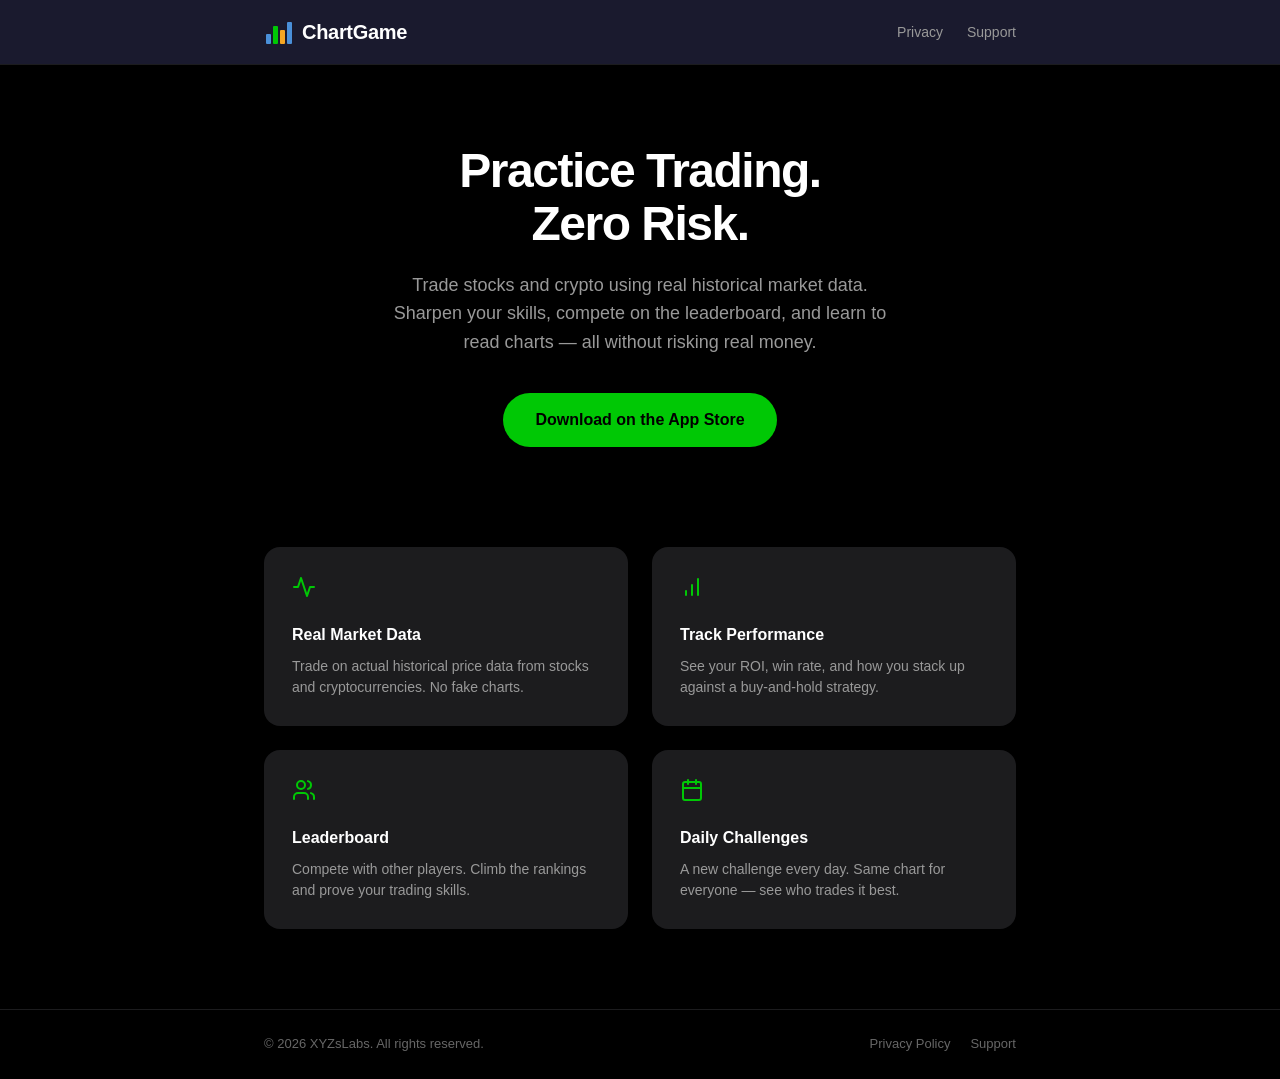
==== index.html @ 576191d2 "feat: add app website with landing page, privacy policy, and support page" ====
<!DOCTYPE html>
<html lang="en">
<head>
    <meta charset="UTF-8">
    <meta name="viewport" content="width=device-width, initial-scale=1.0">
    <title>ChartGame - Practice Trading with Real Market Data</title>
    <link rel="stylesheet" href="style.css">
</head>
<body>
    <header>
        <div class="container">
            <div class="logo">
                <svg width="28" height="28" viewBox="0 0 28 28" fill="none">
                    <rect x="2" y="16" width="5" height="10" rx="1" fill="#4A90D9"/>
                    <rect x="9" y="8" width="5" height="18" rx="1" fill="#00C805"/>
                    <rect x="16" y="12" width="5" height="14" rx="1" fill="#F5A623"/>
                    <rect x="23" y="4" width="5" height="22" rx="1" fill="#4A90D9"/>
                </svg>
                <span>ChartGame</span>
            </div>
            <nav>
                <a href="privacy.html">Privacy</a>
                <a href="support.html">Support</a>
            </nav>
        </div>
    </header>

    <main>
        <section class="hero">
            <div class="container">
                <h1>Practice Trading.<br>Zero Risk.</h1>
                <p class="subtitle">Trade stocks and crypto using real historical market data. Sharpen your skills, compete on the leaderboard, and learn to read charts — all without risking real money.</p>
                <a href="#" class="download-btn">Download on the App Store</a>
            </div>
        </section>

        <section class="features">
            <div class="container">
                <div class="feature-grid">
                    <div class="feature">
                        <div class="feature-icon">
                            <svg width="24" height="24" viewBox="0 0 24 24" fill="none" stroke="#00C805" stroke-width="2" stroke-linecap="round" stroke-linejoin="round">
                                <polyline points="22 12 18 12 15 21 9 3 6 12 2 12"></polyline>
                            </svg>
                        </div>
                        <h3>Real Market Data</h3>
                        <p>Trade on actual historical price data from stocks and cryptocurrencies. No fake charts.</p>
                    </div>
                    <div class="feature">
                        <div class="feature-icon">
                            <svg width="24" height="24" viewBox="0 0 24 24" fill="none" stroke="#00C805" stroke-width="2" stroke-linecap="round" stroke-linejoin="round">
                                <path d="M12 20V10"></path>
                                <path d="M18 20V4"></path>
                                <path d="M6 20v-4"></path>
                            </svg>
                        </div>
                        <h3>Track Performance</h3>
                        <p>See your ROI, win rate, and how you stack up against a buy-and-hold strategy.</p>
                    </div>
                    <div class="feature">
                        <div class="feature-icon">
                            <svg width="24" height="24" viewBox="0 0 24 24" fill="none" stroke="#00C805" stroke-width="2" stroke-linecap="round" stroke-linejoin="round">
                                <path d="M16 21v-2a4 4 0 0 0-4-4H6a4 4 0 0 0-4 4v2"></path>
                                <circle cx="9" cy="7" r="4"></circle>
                                <path d="M22 21v-2a4 4 0 0 0-3-3.87"></path>
                                <path d="M16 3.13a4 4 0 0 1 0 7.75"></path>
                            </svg>
                        </div>
                        <h3>Leaderboard</h3>
                        <p>Compete with other players. Climb the rankings and prove your trading skills.</p>
                    </div>
                    <div class="feature">
                        <div class="feature-icon">
                            <svg width="24" height="24" viewBox="0 0 24 24" fill="none" stroke="#00C805" stroke-width="2" stroke-linecap="round" stroke-linejoin="round">
                                <rect x="3" y="4" width="18" height="18" rx="2" ry="2"></rect>
                                <line x1="16" y1="2" x2="16" y2="6"></line>
                                <line x1="8" y1="2" x2="8" y2="6"></line>
                                <line x1="3" y1="10" x2="21" y2="10"></line>
                            </svg>
                        </div>
                        <h3>Daily Challenges</h3>
                        <p>A new challenge every day. Same chart for everyone — see who trades it best.</p>
                    </div>
                </div>
            </div>
        </section>
    </main>

    <footer>
        <div class="container">
            <p>&copy; 2026 XYZsLabs. All rights reserved.</p>
            <div class="footer-links">
                <a href="privacy.html">Privacy Policy</a>
                <a href="support.html">Support</a>
            </div>
        </div>
    </footer>
</body>
</html>
---- style.css ----
* {
    margin: 0;
    padding: 0;
    box-sizing: border-box;
}

body {
    font-family: -apple-system, BlinkMacSystemFont, 'Segoe UI', Roboto, sans-serif;
    background: #000;
    color: #fff;
    line-height: 1.6;
    min-height: 100vh;
    display: flex;
    flex-direction: column;
}

.container {
    max-width: 800px;
    margin: 0 auto;
    padding: 0 24px;
}

/* Header */
header {
    background: #1a1a2e;
    border-bottom: 1px solid #1C1C1E;
    padding: 16px 0;
    position: sticky;
    top: 0;
    z-index: 10;
}

header .container {
    display: flex;
    justify-content: space-between;
    align-items: center;
}

.logo {
    display: flex;
    align-items: center;
    gap: 10px;
    font-size: 20px;
    font-weight: 600;
    letter-spacing: -0.3px;
}

nav {
    display: flex;
    gap: 24px;
}

nav a {
    color: #999;
    text-decoration: none;
    font-size: 14px;
    transition: color 0.2s;
}

nav a:hover {
    color: #fff;
}

/* Hero */
.hero {
    padding: 80px 0 60px;
    text-align: center;
}

.hero h1 {
    font-size: 48px;
    font-weight: 700;
    line-height: 1.1;
    letter-spacing: -1.5px;
    margin-bottom: 20px;
}

.subtitle {
    font-size: 18px;
    color: #999;
    max-width: 520px;
    margin: 0 auto 36px;
    line-height: 1.6;
}

.download-btn {
    display: inline-block;
    background: #00C805;
    color: #000;
    padding: 14px 32px;
    border-radius: 100px;
    text-decoration: none;
    font-weight: 600;
    font-size: 16px;
    transition: opacity 0.2s;
}

.download-btn:hover {
    opacity: 0.9;
}

/* Features */
.features {
    padding: 40px 0 80px;
}

.feature-grid {
    display: grid;
    grid-template-columns: 1fr 1fr;
    gap: 24px;
}

.feature {
    background: #1C1C1E;
    border-radius: 16px;
    padding: 28px;
}

.feature-icon {
    margin-bottom: 16px;
}

.feature h3 {
    font-size: 16px;
    font-weight: 600;
    margin-bottom: 8px;
}

.feature p {
    font-size: 14px;
    color: #999;
    line-height: 1.5;
}

/* Page Content (Privacy, Support) */
.page-content {
    padding: 60px 0 80px;
}

.page-content h1 {
    font-size: 36px;
    font-weight: 700;
    letter-spacing: -1px;
    margin-bottom: 8px;
}

.last-updated {
    color: #666;
    font-size: 14px;
    margin-bottom: 40px;
}

.page-content h2 {
    font-size: 20px;
    font-weight: 600;
    margin-top: 36px;
    margin-bottom: 12px;
}

.page-content h3 {
    font-size: 16px;
    font-weight: 600;
    margin-top: 20px;
    margin-bottom: 8px;
}

.page-content p {
    color: #ccc;
    font-size: 15px;
    margin-bottom: 12px;
}

.page-content ul {
    color: #ccc;
    font-size: 15px;
    padding-left: 24px;
    margin-bottom: 12px;
}

.page-content li {
    margin-bottom: 6px;
}

.page-content a {
    color: #00C805;
    text-decoration: none;
}

.page-content a:hover {
    text-decoration: underline;
}

/* Support Card */
.support-card {
    background: #1C1C1E;
    border-radius: 16px;
    padding: 36px;
    text-align: center;
    margin-bottom: 48px;
}

.support-card h2 {
    margin-top: 0;
}

.support-card p {
    max-width: 440px;
    margin: 0 auto 24px;
}

/* FAQ */
.faq h2 {
    margin-bottom: 20px;
}

.faq-item {
    border-bottom: 1px solid #1C1C1E;
    padding: 20px 0;
}

.faq-item:last-child {
    border-bottom: none;
}

.faq-item h3 {
    color: #fff;
    margin-top: 0;
    margin-bottom: 8px;
}

.faq-item p {
    margin-bottom: 0;
}

/* Footer */
footer {
    margin-top: auto;
    border-top: 1px solid #1C1C1E;
    padding: 24px 0;
}

footer .container {
    display: flex;
    justify-content: space-between;
    align-items: center;
}

footer p {
    color: #666;
    font-size: 13px;
}

.footer-links {
    display: flex;
    gap: 20px;
}

.footer-links a {
    color: #666;
    text-decoration: none;
    font-size: 13px;
    transition: color 0.2s;
}

.footer-links a:hover {
    color: #999;
}

/* Responsive */
@media (max-width: 600px) {
    .hero h1 {
        font-size: 32px;
    }

    .subtitle {
        font-size: 16px;
    }

    .feature-grid {
        grid-template-columns: 1fr;
    }

    footer .container {
        flex-direction: column;
        gap: 12px;
        text-align: center;
    }
}
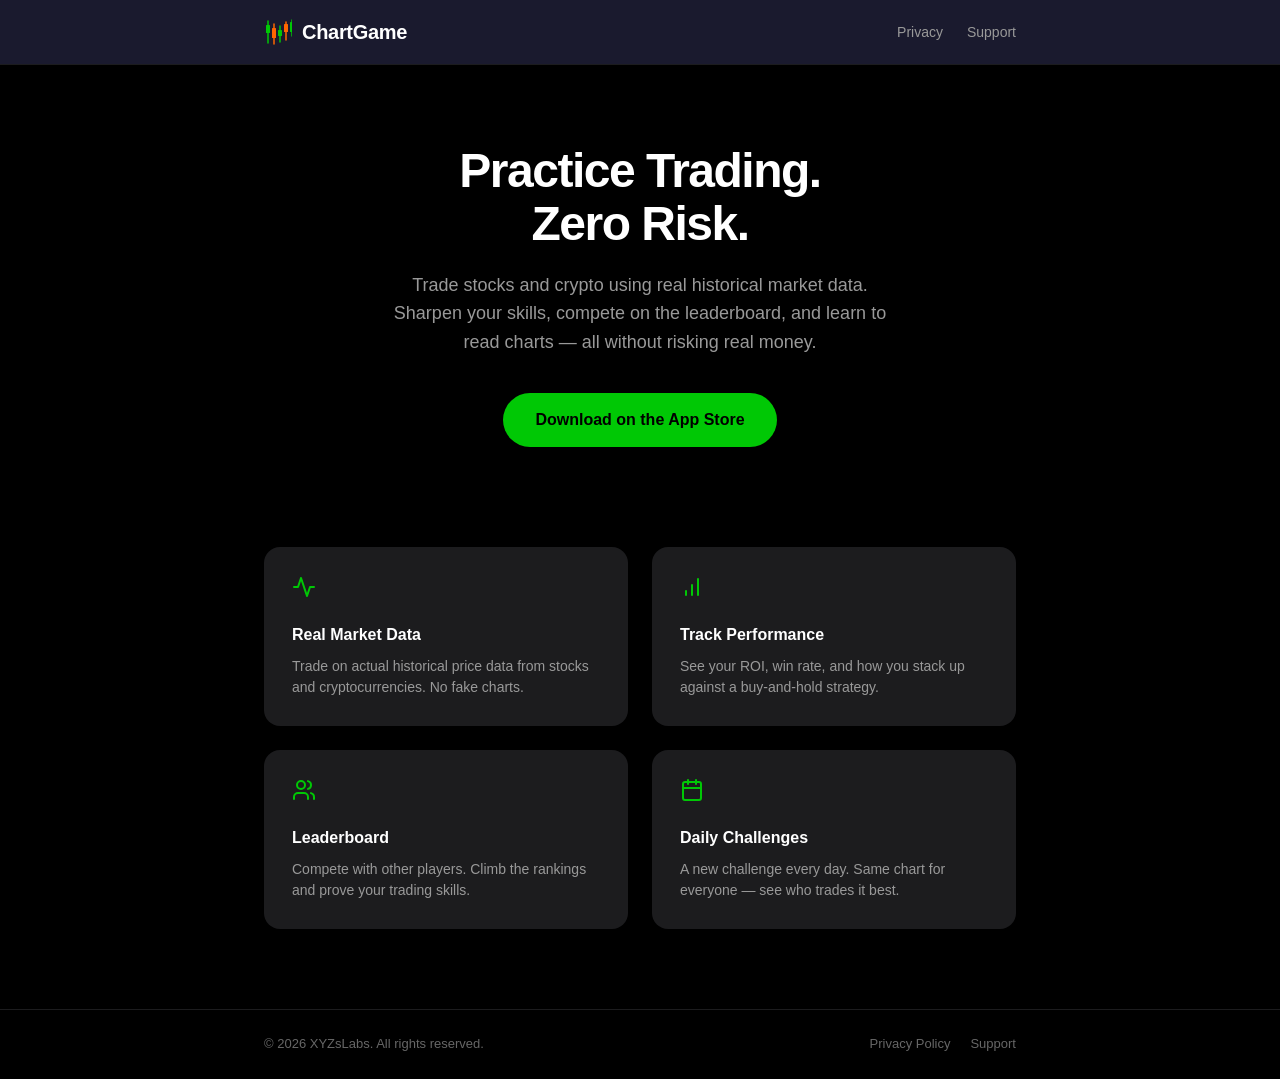
==== commit 4929d169: "fix: use candlestick logo matching app icon, fix support button text visibility" ====
--- a/index.html
+++ b/index.html
@@ -11,10 +11,16 @@
         <div class="container">
             <div class="logo">
                 <svg width="28" height="28" viewBox="0 0 28 28" fill="none">
-                    <rect x="2" y="16" width="5" height="10" rx="1" fill="#4A90D9"/>
-                    <rect x="9" y="8" width="5" height="18" rx="1" fill="#00C805"/>
-                    <rect x="16" y="12" width="5" height="14" rx="1" fill="#F5A623"/>
-                    <rect x="23" y="4" width="5" height="22" rx="1" fill="#4A90D9"/>
+                    <line x1="4" y1="3" x2="4" y2="25" stroke="#00C805" stroke-width="1.5" stroke-linecap="round"/>
+                    <rect x="2" y="7" width="4" height="8" rx="0.5" fill="#00C805"/>
+                    <line x1="10" y1="6" x2="10" y2="26" stroke="#FF6600" stroke-width="1.5" stroke-linecap="round"/>
+                    <rect x="8" y="10" width="4" height="10" rx="0.5" fill="#FF6600"/>
+                    <line x1="16" y1="8" x2="16" y2="24" stroke="#00C805" stroke-width="1.5" stroke-linecap="round"/>
+                    <rect x="14" y="12" width="4" height="6" rx="0.5" fill="#00C805"/>
+                    <line x1="22" y1="4" x2="22" y2="22" stroke="#FF6600" stroke-width="1.5" stroke-linecap="round"/>
+                    <rect x="20" y="6" width="4" height="8" rx="0.5" fill="#FF6600"/>
+                    <line x1="28" y1="2" x2="28" y2="18" stroke="#00C805" stroke-width="1.5" stroke-linecap="round"/>
+                    <rect x="26" y="4" width="4" height="10" rx="0.5" fill="#00C805"/>
                 </svg>
                 <span>ChartGame</span>
             </div>
--- a/style.css
+++ b/style.css
@@ -190,6 +190,14 @@
     text-decoration: underline;
 }
 
+.page-content a.download-btn {
+    color: #000;
+}
+
+.page-content a.download-btn:hover {
+    text-decoration: none;
+}
+
 /* Support Card */
 .support-card {
     background: #1C1C1E;
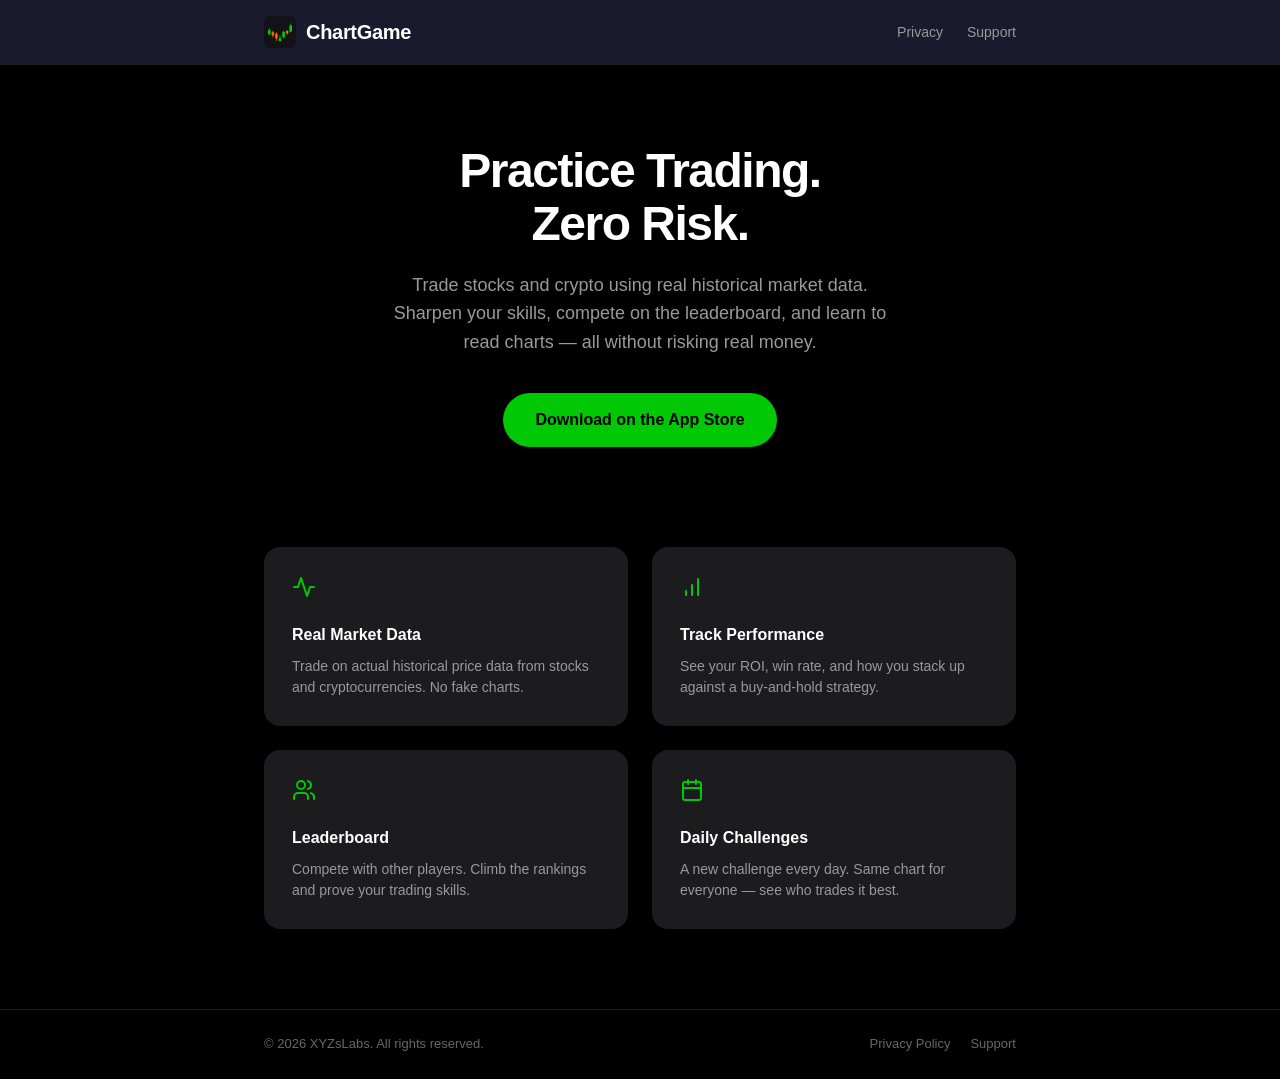
==== commit d847f626: "fix: use actual app icon for logo, fix support button text color" ====
--- a/index.html
+++ b/index.html
@@ -10,18 +10,7 @@
     <header>
         <div class="container">
             <div class="logo">
-                <svg width="28" height="28" viewBox="0 0 28 28" fill="none">
-                    <line x1="4" y1="3" x2="4" y2="25" stroke="#00C805" stroke-width="1.5" stroke-linecap="round"/>
-                    <rect x="2" y="7" width="4" height="8" rx="0.5" fill="#00C805"/>
-                    <line x1="10" y1="6" x2="10" y2="26" stroke="#FF6600" stroke-width="1.5" stroke-linecap="round"/>
-                    <rect x="8" y="10" width="4" height="10" rx="0.5" fill="#FF6600"/>
-                    <line x1="16" y1="8" x2="16" y2="24" stroke="#00C805" stroke-width="1.5" stroke-linecap="round"/>
-                    <rect x="14" y="12" width="4" height="6" rx="0.5" fill="#00C805"/>
-                    <line x1="22" y1="4" x2="22" y2="22" stroke="#FF6600" stroke-width="1.5" stroke-linecap="round"/>
-                    <rect x="20" y="6" width="4" height="8" rx="0.5" fill="#FF6600"/>
-                    <line x1="28" y1="2" x2="28" y2="18" stroke="#00C805" stroke-width="1.5" stroke-linecap="round"/>
-                    <rect x="26" y="4" width="4" height="10" rx="0.5" fill="#00C805"/>
-                </svg>
+                <img src="appicon.png" alt="ChartGame" width="32" height="32" style="border-radius:6px;">
                 <span>ChartGame</span>
             </div>
             <nav>
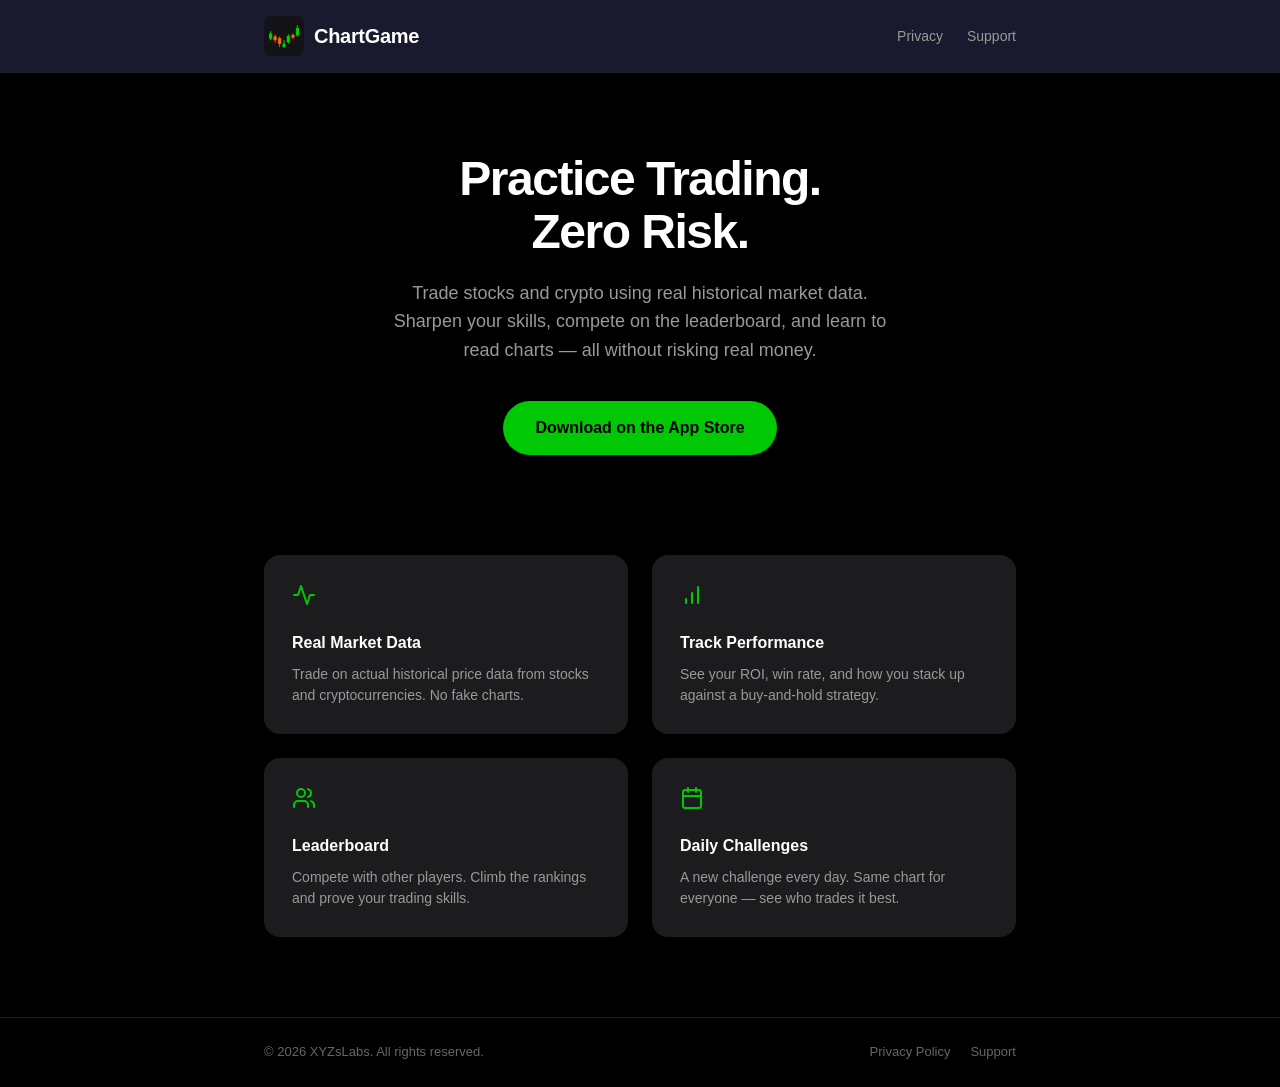
==== commit ba59eebd: "style: increase logo size from 32px to 40px" ====
--- a/index.html
+++ b/index.html
@@ -10,7 +10,7 @@
     <header>
         <div class="container">
             <div class="logo">
-                <img src="appicon.png" alt="ChartGame" width="32" height="32" style="border-radius:6px;">
+                <img src="appicon.png" alt="ChartGame" width="40" height="40" style="border-radius:8px;">
                 <span>ChartGame</span>
             </div>
             <nav>
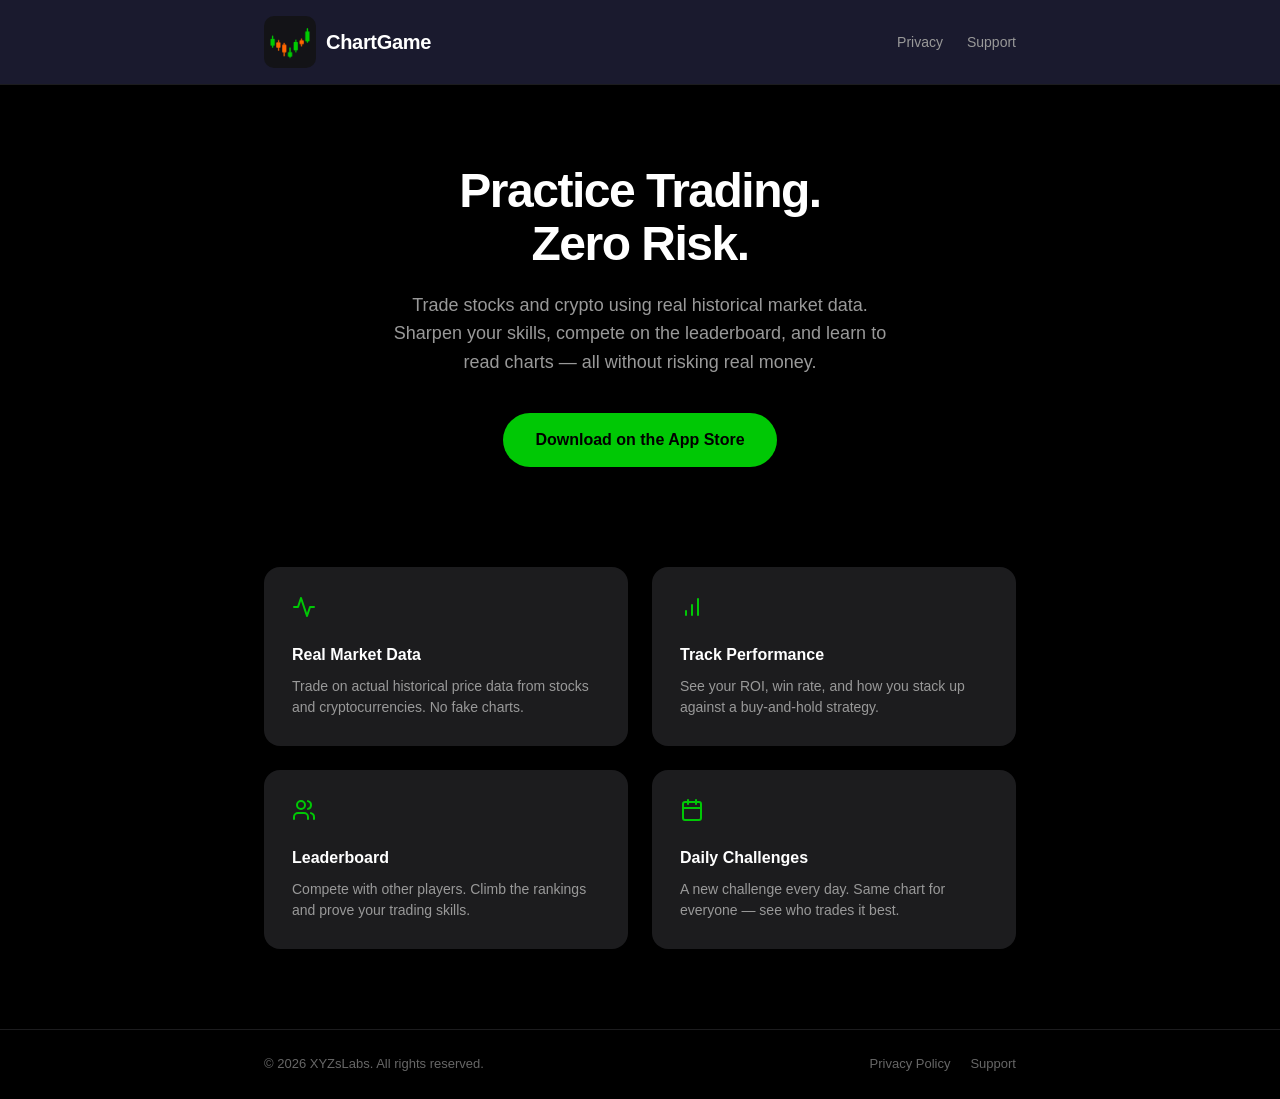
==== commit 510b6043: "fix: improve privacy policy precision and FAQ consistency" ====
--- a/index.html
+++ b/index.html
@@ -10,7 +10,7 @@
     <header>
         <div class="container">
             <div class="logo">
-                <img src="appicon.png" alt="ChartGame" width="40" height="40" style="border-radius:8px;">
+                <img src="appicon.png" alt="ChartGame" width="52" height="52" style="border-radius:10px;">
                 <span>ChartGame</span>
             </div>
             <nav>
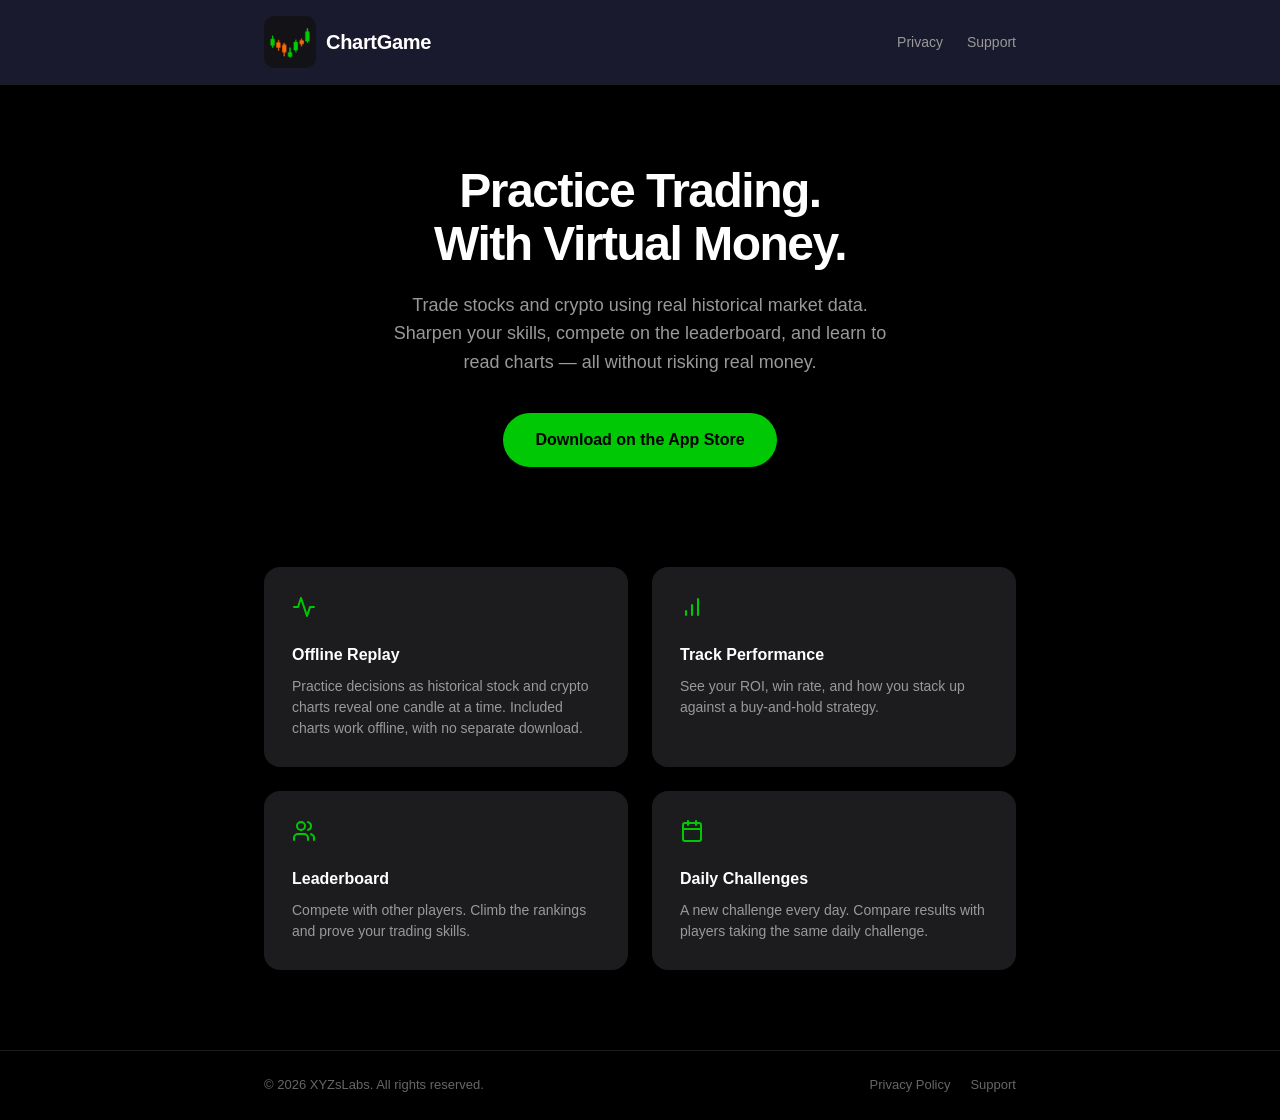
==== commit 6120f4aa: "Clarify offline replay and virtual-money practice" ====
--- a/index.html
+++ b/index.html
@@ -3,7 +3,8 @@
 <head>
     <meta charset="UTF-8">
     <meta name="viewport" content="width=device-width, initial-scale=1.0">
-    <title>ChartGame - Practice Trading with Real Market Data</title>
+    <title>ChartGame - Practice Trading with Virtual Money</title>
+    <meta name="description" content="Practice on historical stock and crypto charts with virtual money. Included replays work offline; compare your results with buy-and-hold and take the daily challenge.">
     <link rel="stylesheet" href="style.css">
 </head>
 <body>
@@ -23,9 +24,9 @@
     <main>
         <section class="hero">
             <div class="container">
-                <h1>Practice Trading.<br>Zero Risk.</h1>
+                <h1>Practice Trading.<br>With Virtual Money.</h1>
                 <p class="subtitle">Trade stocks and crypto using real historical market data. Sharpen your skills, compete on the leaderboard, and learn to read charts — all without risking real money.</p>
-                <a href="#" class="download-btn">Download on the App Store</a>
+                <a href="https://apps.apple.com/us/app/chartgame-trading-simulator/id6761395602" class="download-btn">Download on the App Store</a>
             </div>
         </section>
 
@@ -38,8 +39,8 @@
                                 <polyline points="22 12 18 12 15 21 9 3 6 12 2 12"></polyline>
                             </svg>
                         </div>
-                        <h3>Real Market Data</h3>
-                        <p>Trade on actual historical price data from stocks and cryptocurrencies. No fake charts.</p>
+                        <h3>Offline Replay</h3>
+                        <p>Practice decisions as historical stock and crypto charts reveal one candle at a time. Included charts work offline, with no separate download.</p>
                     </div>
                     <div class="feature">
                         <div class="feature-icon">
@@ -74,7 +75,7 @@
                             </svg>
                         </div>
                         <h3>Daily Challenges</h3>
-                        <p>A new challenge every day. Same chart for everyone — see who trades it best.</p>
+                        <p>A new challenge every day. Compare results with players taking the same daily challenge.</p>
                     </div>
                 </div>
             </div>
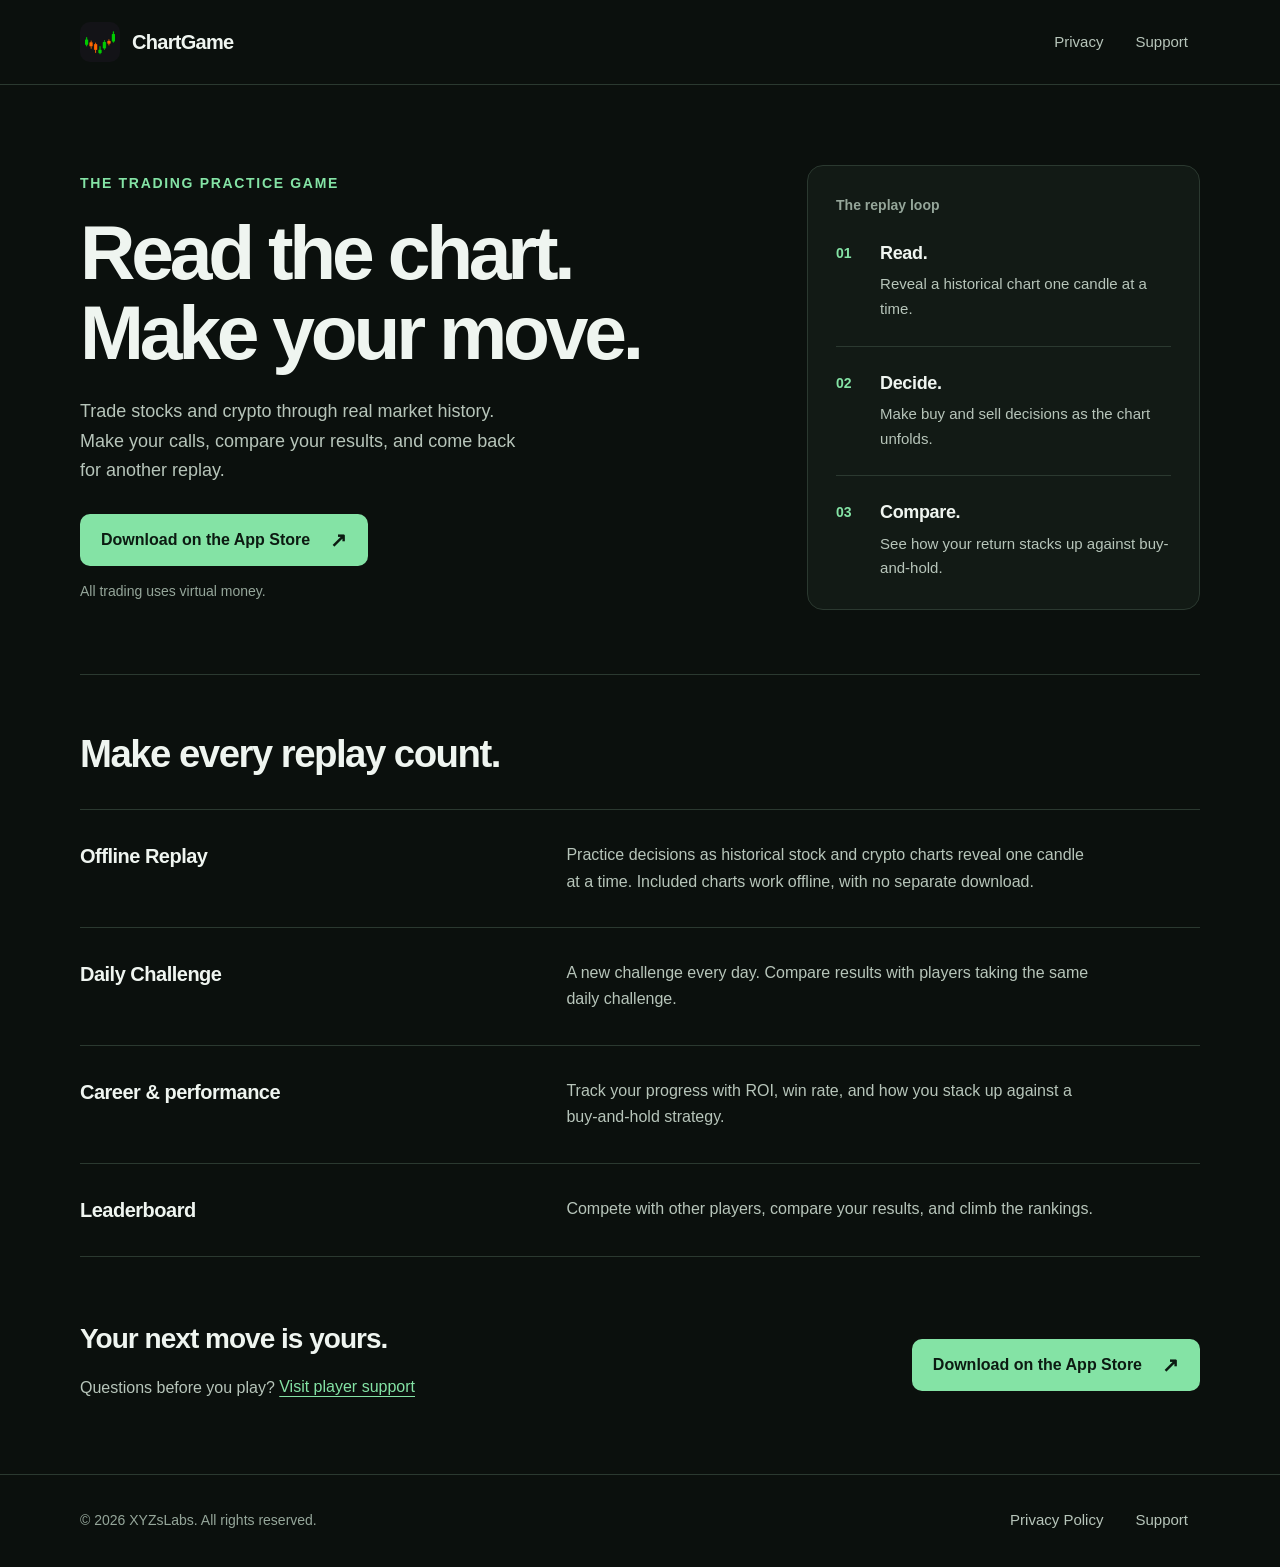
==== commit a9223b56: "Modernize ChartGame home with game-focused layout" ====
--- a/index.html
+++ b/index.html
@@ -3,92 +3,211 @@
 <head>
     <meta charset="UTF-8">
     <meta name="viewport" content="width=device-width, initial-scale=1.0">
-    <title>ChartGame - Practice Trading with Virtual Money</title>
+    <meta name="color-scheme" content="dark">
     <meta name="description" content="Practice on historical stock and crypto charts with virtual money. Included replays work offline; compare your results with buy-and-hold and take the daily challenge.">
-    <link rel="stylesheet" href="style.css">
+    <title>ChartGame — Practice Trading with Virtual Money</title>
+    <style>
+        .chartgame-page {
+            --background: #0b100d;
+            --surface: #121a15;
+            --surface-hover: #19241d;
+            --line: #2b3930;
+            --text: #eff5f0;
+            --muted: #b7c5ba;
+            --soft: #95a69a;
+            --accent: #84e3a5;
+            --accent-hover: #a3edbb;
+            --ink: #0c1b12;
+            margin: 0;
+            background: var(--background);
+            color: var(--text);
+            font-family: -apple-system, BlinkMacSystemFont, "Segoe UI", sans-serif;
+            font-size: 1rem;
+            line-height: 1.65;
+            -webkit-text-size-adjust: 100%;
+            overflow-wrap: anywhere;
+        }
+        .chartgame-page, .chartgame-page * { box-sizing: border-box; }
+        .chartgame-page a { color: var(--accent); text-underline-offset: 0.22em; }
+        .chartgame-page a:hover { color: var(--accent-hover); }
+        .chartgame-page :is(a):focus-visible {
+            outline: 3px solid var(--accent);
+            outline-offset: 5px;
+            border-radius: 4px;
+        }
+        .chartgame-page .shell { width: min(1120px, calc(100% - 96px)); margin-inline: auto; }
+        .chartgame-page .visually-hidden {
+            position: absolute;
+            width: 1px;
+            height: 1px;
+            padding: 0;
+            margin: -1px;
+            overflow: hidden;
+            clip-path: inset(50%);
+            white-space: nowrap;
+            border: 0;
+        }
+        .chartgame-page .skip-link {
+            position: absolute;
+            z-index: 5;
+            top: 12px;
+            left: 24px;
+            padding: 12px 18px;
+            background: var(--accent);
+            color: var(--ink);
+            font-weight: 650;
+            transform: translateY(-180%);
+        }
+        .chartgame-page .skip-link:focus { transform: none; }
+        .chartgame-page .site-header { border-bottom: 1px solid var(--line); }
+        .chartgame-page .header-inner {
+            display: flex;
+            align-items: center;
+            justify-content: space-between;
+            flex-wrap: wrap;
+            gap: 12px 24px;
+            padding-block: 20px;
+        }
+        .chartgame-page .brand {
+            display: inline-flex;
+            align-items: center;
+            gap: 12px;
+            min-height: 44px;
+            color: var(--text);
+            font-size: 1.25rem;
+            font-weight: 700;
+            letter-spacing: -0.035em;
+            text-decoration: none;
+        }
+        .chartgame-page .brand img { display: block; border-radius: 10px; flex: 0 0 auto; }
+        .chartgame-page .header-links, .chartgame-page .footer-links { display: flex; flex-wrap: wrap; gap: 8px; }
+        .chartgame-page .header-links a, .chartgame-page .footer-links a {
+            display: inline-flex;
+            align-items: center;
+            min-height: 44px;
+            padding: 8px 12px;
+            color: var(--muted);
+            font-size: 0.9375rem;
+            text-decoration: none;
+        }
+        .chartgame-page .header-links a:hover, .chartgame-page .footer-links a:hover { color: var(--text); }
+
+        .chartgame-page .eyebrow { display: block; margin: 0 0 18px; color: var(--accent); font-size: .875rem; font-weight: 650; letter-spacing: .12em; text-transform: uppercase; }
+        .chartgame-page h1 { margin: 0; font-size: clamp(2.75rem, 6vw, 5rem); font-weight: 700; line-height: 1.04; letter-spacing: -.055em; }
+        .chartgame-page .button { display: inline-flex; align-items: center; justify-content: center; gap: 20px; min-height: 52px; max-width: 100%; padding: 12px 20px; border: 1px solid transparent; border-radius: 10px; background: var(--accent); color: var(--ink); font-size: 1rem; font-weight: 700; line-height: 1.5; text-decoration: none; }
+        .chartgame-page .button:hover { background: var(--accent-hover); color: var(--ink); }
+        .chartgame-page .button:active { background: #70ca90; }
+        .chartgame-page .external-arrow { font-size: 1.25rem; line-height: 1; flex: 0 0 auto; }
+        .chartgame-page .site-footer { border-top: 1px solid var(--line); }
+        .chartgame-page .footer-inner { display: flex; align-items: center; justify-content: space-between; flex-wrap: wrap; gap: 12px 24px; padding-block: 24px; }
+        .chartgame-page .footer-inner p { margin: 0; color: var(--soft); font-size: .875rem; }
+        @media (max-width: 600px) {
+            .chartgame-page .shell { width: calc(100% - 48px); }
+            .chartgame-page .header-inner { gap: 12px; padding-block: 14px; }
+            .chartgame-page .brand { gap: 10px; font-size: 1.125rem; }
+            .chartgame-page .brand img { width: 36px; height: 36px; border-radius: 9px; }
+            .chartgame-page .header-links a { padding-inline: 6px; }
+            .chartgame-page .footer-inner { align-items: flex-start; }
+            .chartgame-page .footer-links { margin-left: -12px; }
+        }
+        @media (prefers-reduced-motion: reduce) {
+            .chartgame-page *, .chartgame-page *::before, .chartgame-page *::after { scroll-behavior: auto; animation: none; transition: none; }
+        }
+
+        .home-page .hero { display: grid; grid-template-columns: minmax(0, 1fr); align-items: center; gap: 40px; padding-block: 64px 56px; border-bottom: 1px solid var(--line); }
+        .home-page .hero-copy { min-width: 0; }
+        .home-page .hero-intro { max-width: 44ch; margin: 24px 0 28px; color: var(--muted); font-size: 1.125rem; line-height: 1.65; }
+        .home-page .hero-note { margin: 14px 0 0; color: var(--soft); font-size: .875rem; }
+        .home-page .replay-loop { min-width: 0; padding: 28px; border: 1px solid var(--line); border-radius: 16px; background: var(--surface); }
+        .home-page .loop-label { display: block; margin-bottom: 24px; color: var(--soft); font-size: .875rem; font-weight: 600; }
+        .home-page .replay-loop ol { list-style: none; margin: 0; padding: 0; counter-reset: step; }
+        .home-page .replay-loop li { display: grid; grid-template-columns: 28px minmax(0, 1fr); gap: 16px; counter-increment: step; }
+        .home-page .replay-loop li + li { margin-top: 24px; padding-top: 24px; border-top: 1px solid var(--line); }
+        .home-page .replay-loop li::before { content: counter(step, decimal-leading-zero); color: var(--accent); font-size: .875rem; font-weight: 650; line-height: 1.8; }
+        .home-page .replay-loop strong { display: block; font-size: 1.125rem; line-height: 1.4; font-weight: 650; letter-spacing: -.02em; }
+        .home-page .replay-loop p { margin: 6px 0 0; color: var(--muted); font-size: .9375rem; }
+        .home-page .features { padding-block: 56px; }
+        .home-page .features > h2 { margin: 0 0 32px; max-width: 20ch; font-size: clamp(1.75rem, 3vw, 2.5rem); font-weight: 650; line-height: 1.2; letter-spacing: -.04em; }
+        .home-page .feature-list { border-top: 1px solid var(--line); }
+        .home-page .feature { display: grid; grid-template-columns: minmax(0, 1fr); gap: 10px; padding-block: 28px; border-bottom: 1px solid var(--line); }
+        .home-page .feature h3 { margin: 0; font-size: 1.25rem; font-weight: 650; line-height: 1.4; letter-spacing: -.025em; }
+        .home-page .feature p { margin: 0; max-width: 60ch; color: var(--muted); }
+        .home-page .closing { display: flex; align-items: center; justify-content: space-between; flex-wrap: wrap; gap: 24px 40px; padding-block: 8px 64px; }
+        .home-page .closing h2 { margin: 0 0 10px; font-size: 1.75rem; line-height: 1.25; font-weight: 650; letter-spacing: -.035em; }
+        .home-page .closing p { margin: 0; color: var(--muted); }
+        .home-page .closing p a { display: inline-flex; align-items: center; min-height: 44px; }
+        @media (min-width: 900px) {
+            .home-page .hero { grid-template-columns: minmax(0, 1.35fr) minmax(288px, .8fr); gap: 64px; padding-block: 80px 64px; }
+            .home-page .feature { grid-template-columns: minmax(0, .8fr) minmax(0, 1.2fr); gap: 64px; padding-block: 32px; }
+        }
+        @media (max-width: 600px) {
+            .home-page .hero { padding-block: 44px 40px; gap: 32px; }
+            .home-page .hero-intro { margin-block: 20px 24px; font-size: 1.0625rem; }
+            .home-page .replay-loop { padding: 22px; }
+            .home-page .replay-loop li { gap: 12px; }
+            .home-page .features { padding-block: 40px; }
+            .home-page .features > h2 { margin-bottom: 24px; }
+            .home-page .feature { padding-block: 24px; }
+            .home-page .closing { padding-bottom: 48px; }
+            .home-page .closing h2 { font-size: 1.5rem; }
+        }
+    </style>
 </head>
-<body>
-    <header>
-        <div class="container">
-            <div class="logo">
-                <img src="appicon.png" alt="ChartGame" width="52" height="52" style="border-radius:10px;">
+<body class="chartgame-page home-page">
+    <a class="skip-link" href="#main">Skip to content</a>
+    <header class="site-header">
+        <div class="shell header-inner">
+            <a class="brand" href="index.html" aria-label="ChartGame home">
+                <img src="appicon.png" alt="" width="40" height="40">
                 <span>ChartGame</span>
-            </div>
-            <nav>
+            </a>
+            <nav class="header-links" aria-label="Main navigation">
                 <a href="privacy.html">Privacy</a>
                 <a href="support.html">Support</a>
             </nav>
         </div>
     </header>
-
-    <main>
-        <section class="hero">
-            <div class="container">
-                <h1>Practice Trading.<br>With Virtual Money.</h1>
-                <p class="subtitle">Trade stocks and crypto using real historical market data. Sharpen your skills, compete on the leaderboard, and learn to read charts — all without risking real money.</p>
-                <a href="https://apps.apple.com/us/app/chartgame-trading-simulator/id6761395602" class="download-btn">Download on the App Store</a>
+    <main id="main" class="shell" tabindex="-1">
+        <section class="hero" aria-labelledby="game-title">
+            <div class="hero-copy">
+                <span class="eyebrow">The trading practice game</span>
+                <h1 id="game-title">Read the chart.<br>Make your move.</h1>
+                <p class="hero-intro">Trade stocks and crypto through real market history. Make your calls, compare your results, and come back for another replay.</p>
+                <a class="button" href="https://apps.apple.com/us/app/chartgame-trading-simulator/id6761395602"><span>Download on the App Store</span><span class="external-arrow" aria-hidden="true">↗</span></a>
+                <p class="hero-note">All trading uses virtual money.</p>
+            </div>
+            <aside class="replay-loop" aria-label="How a replay works">
+                <span class="loop-label">The replay loop</span>
+                <ol>
+                    <li><div><strong>Read.</strong><p>Reveal a historical chart one candle at a time.</p></div></li>
+                    <li><div><strong>Decide.</strong><p>Make buy and sell decisions as the chart unfolds.</p></div></li>
+                    <li><div><strong>Compare.</strong><p>See how your return stacks up against buy-and-hold.</p></div></li>
+                </ol>
+            </aside>
+        </section>
+
+        <section class="features" aria-labelledby="features-title">
+            <h2 id="features-title">Make every replay count.</h2>
+            <div class="feature-list">
+                <article class="feature"><h3>Offline Replay</h3><p>Practice decisions as historical stock and crypto charts reveal one candle at a time. Included charts work offline, with no separate download.</p></article>
+                <article class="feature"><h3>Daily Challenge</h3><p>A new challenge every day. Compare results with players taking the same daily challenge.</p></article>
+                <article class="feature"><h3>Career &amp; performance</h3><p>Track your progress with ROI, win rate, and how you stack up against a buy-and-hold strategy.</p></article>
+                <article class="feature"><h3>Leaderboard</h3><p>Compete with other players, compare your results, and climb the rankings.</p></article>
             </div>
         </section>
 
-        <section class="features">
-            <div class="container">
-                <div class="feature-grid">
-                    <div class="feature">
-                        <div class="feature-icon">
-                            <svg width="24" height="24" viewBox="0 0 24 24" fill="none" stroke="#00C805" stroke-width="2" stroke-linecap="round" stroke-linejoin="round">
-                                <polyline points="22 12 18 12 15 21 9 3 6 12 2 12"></polyline>
-                            </svg>
-                        </div>
-                        <h3>Offline Replay</h3>
-                        <p>Practice decisions as historical stock and crypto charts reveal one candle at a time. Included charts work offline, with no separate download.</p>
-                    </div>
-                    <div class="feature">
-                        <div class="feature-icon">
-                            <svg width="24" height="24" viewBox="0 0 24 24" fill="none" stroke="#00C805" stroke-width="2" stroke-linecap="round" stroke-linejoin="round">
-                                <path d="M12 20V10"></path>
-                                <path d="M18 20V4"></path>
-                                <path d="M6 20v-4"></path>
-                            </svg>
-                        </div>
-                        <h3>Track Performance</h3>
-                        <p>See your ROI, win rate, and how you stack up against a buy-and-hold strategy.</p>
-                    </div>
-                    <div class="feature">
-                        <div class="feature-icon">
-                            <svg width="24" height="24" viewBox="0 0 24 24" fill="none" stroke="#00C805" stroke-width="2" stroke-linecap="round" stroke-linejoin="round">
-                                <path d="M16 21v-2a4 4 0 0 0-4-4H6a4 4 0 0 0-4 4v2"></path>
-                                <circle cx="9" cy="7" r="4"></circle>
-                                <path d="M22 21v-2a4 4 0 0 0-3-3.87"></path>
-                                <path d="M16 3.13a4 4 0 0 1 0 7.75"></path>
-                            </svg>
-                        </div>
-                        <h3>Leaderboard</h3>
-                        <p>Compete with other players. Climb the rankings and prove your trading skills.</p>
-                    </div>
-                    <div class="feature">
-                        <div class="feature-icon">
-                            <svg width="24" height="24" viewBox="0 0 24 24" fill="none" stroke="#00C805" stroke-width="2" stroke-linecap="round" stroke-linejoin="round">
-                                <rect x="3" y="4" width="18" height="18" rx="2" ry="2"></rect>
-                                <line x1="16" y1="2" x2="16" y2="6"></line>
-                                <line x1="8" y1="2" x2="8" y2="6"></line>
-                                <line x1="3" y1="10" x2="21" y2="10"></line>
-                            </svg>
-                        </div>
-                        <h3>Daily Challenges</h3>
-                        <p>A new challenge every day. Compare results with players taking the same daily challenge.</p>
-                    </div>
-                </div>
-            </div>
+        <section class="closing" aria-labelledby="ready-title">
+            <div><h2 id="ready-title">Your next move is yours.</h2><p>Questions before you play? <a href="support.html">Visit player support</a></p></div>
+            <a class="button" href="https://apps.apple.com/us/app/chartgame-trading-simulator/id6761395602"><span>Download on the App Store</span><span class="external-arrow" aria-hidden="true">↗</span></a>
         </section>
     </main>
-
-    <footer>
-        <div class="container">
+    <footer class="site-footer">
+        <div class="shell footer-inner">
             <p>&copy; 2026 XYZsLabs. All rights reserved.</p>
-            <div class="footer-links">
+            <nav class="footer-links" aria-label="Footer navigation">
                 <a href="privacy.html">Privacy Policy</a>
                 <a href="support.html">Support</a>
-            </div>
+            </nav>
         </div>
     </footer>
 </body>
